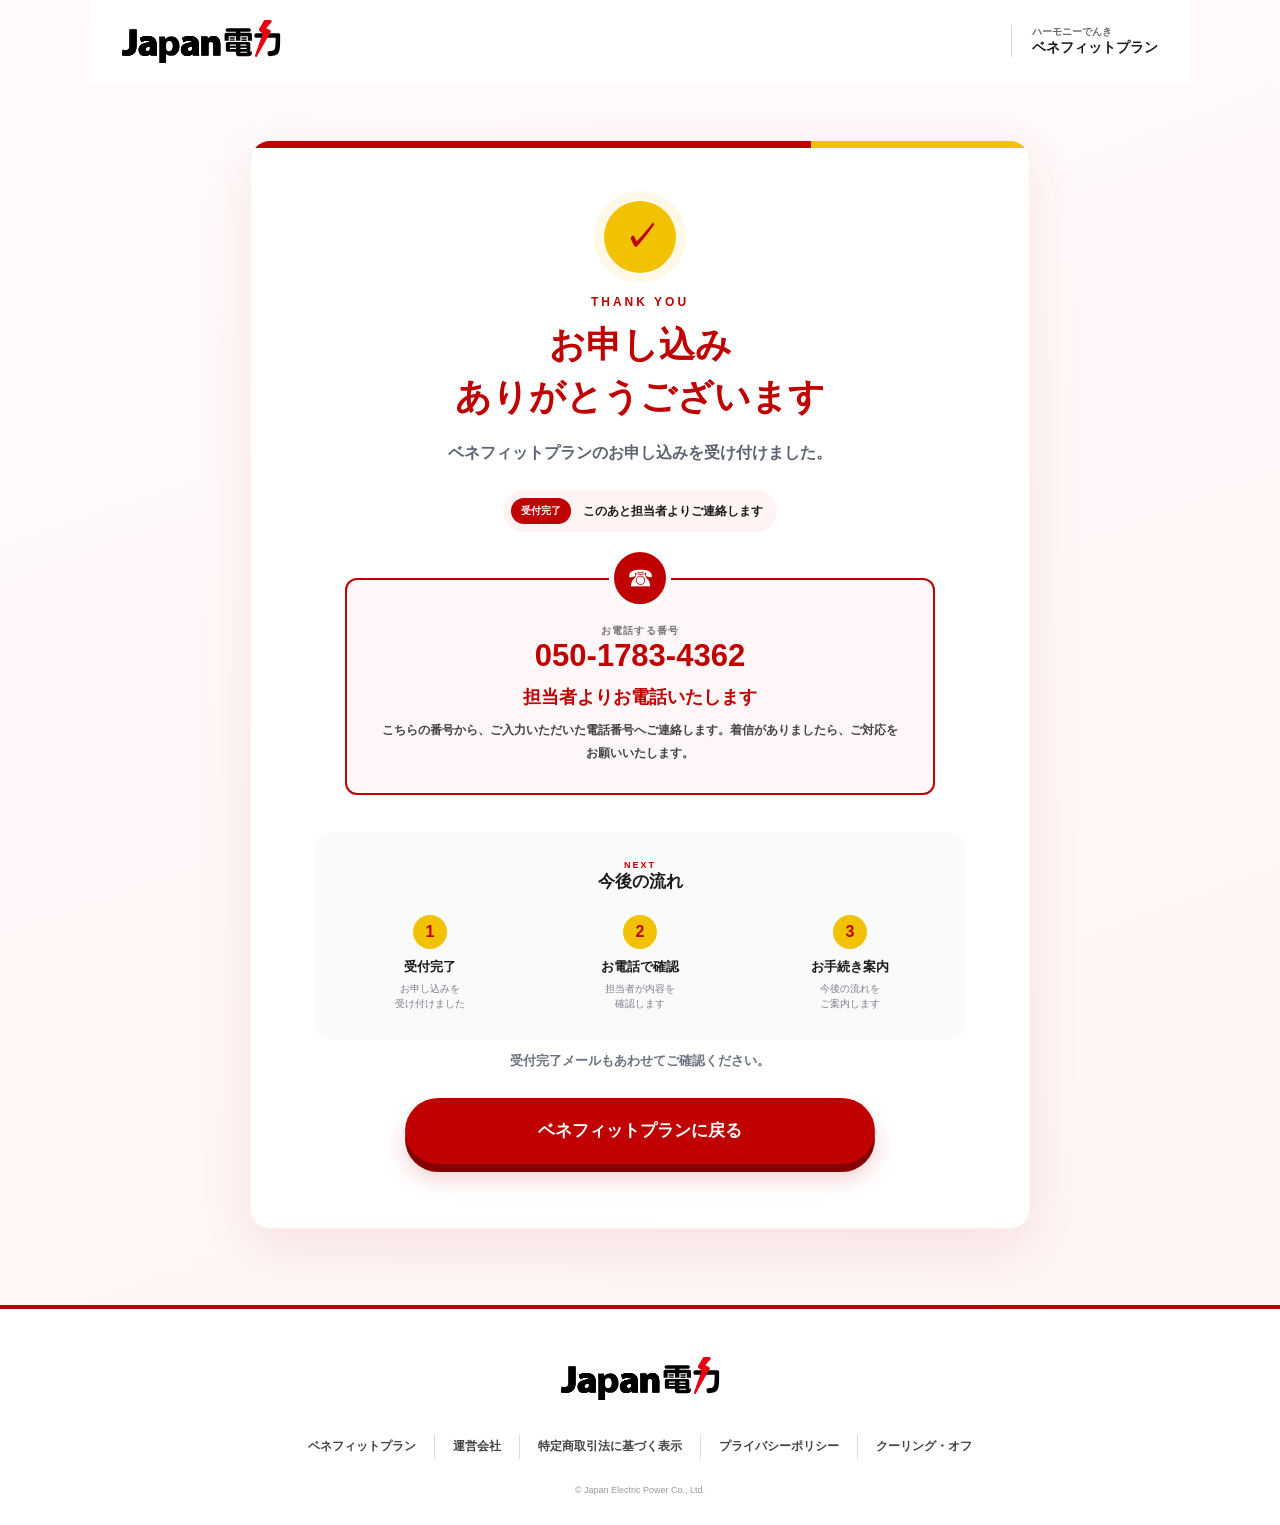
==== thanks/index.html @ a070c595 "Add files via upload" ====
<!doctype html><html lang="ja"><head><meta charset="utf-8"><meta name="viewport" content="width=device-width,initial-scale=1"><title>お申し込み受付完了｜Japan電力</title><link rel="stylesheet" href="../assets/style.css"></head><body class="done">
<header><a class="brand" href="https://www.japaden.jp/"><img src="../assets/logo_top.svg" alt="Japan電力"></a><div class="plan"><small>ハーモニーでんき</small>ベネフィットプラン</div></header>
<main><section class="success"><div class="successIcon">✓</div><p class="en">THANK YOU</p><h1>お申し込み<br>ありがとうございます</h1><p class="lead">ベネフィットプランのお申し込みを受け付けました。</p><div class="receipt"><span>受付完了</span><b>このあと担当者よりご連絡します</b></div>
<div class="phone"><span class="phoneIcon">☎</span><p class="phoneLabel">お電話する番号</p><strong>050-1783-4362</strong><h2>担当者よりお電話いたします</h2><p>こちらの番号から、ご入力いただいた電話番号へご連絡します。着信がありましたら、ご対応をお願いいたします。</p></div>
<div class="next"><p class="nextTitle"><span>NEXT</span>今後の流れ</p><ol><li><i>1</i><b>受付完了</b><small>お申し込みを<br>受け付けました</small></li><li><i>2</i><b>お電話で確認</b><small>担当者が内容を<br>確認します</small></li><li><i>3</i><b>お手続き案内</b><small>今後の流れを<br>ご案内します</small></li></ol></div><p class="thanksNote">受付完了メールもあわせてご確認ください。</p><a class="primary" href="https://www.japaden.jp/harmony/benefit-plan/">ベネフィットプランに戻る</a></section></main>
<footer><div class="footerInner"><a class="brand" href="https://www.japaden.jp/"><img src="../assets/logo_top.svg" alt="Japan電力"></a><nav><a href="https://www.japaden.jp/harmony/benefit-plan/">ベネフィットプラン</a><a href="https://japaden.jp/company/">運営会社</a><a href="https://japaden.jp/legal/">特定商取引法に基づく表示</a><a href="https://japaden.jp/privacy/">プライバシーポリシー</a><a href="https://japaden.jp/coolingoff/">クーリング・オフ</a></nav><p>© Japan Electric Power Co., Ltd.</p></div></footer>
</body></html>
---- assets/style.css ----
:root{--red:#bf0101;--yellow:#f2c200;--cream:#fff7f7;--line:#dedede}*{box-sizing:border-box}html,body{max-width:100%;overflow-x:hidden}body{margin:0;color:#1a1a1a;font-family:"Noto Sans JP","Yu Gothic",YuGothic,"Hiragino Kaku Gothic ProN",sans-serif;background:linear-gradient(#fff 0 445px,var(--cream) 445px)}header{height:82px;max-width:1100px;margin:auto;padding:0 32px;display:flex;align-items:center;justify-content:space-between;gap:15px;background:#fff}.brand{display:inline-flex;align-items:center}.brand img{display:block;width:159px;height:43px}.plan{padding-left:20px;border-left:1px solid #d5d5d5;font-size:14px;font-weight:900;line-height:1.35;white-space:nowrap}.plan small{display:block;color:#6b6b6b;font-size:10px}.hero{min-height:365px;padding:54px 24px 45px;text-align:center;background:linear-gradient(135deg,#fff,#fff4f4);border-top:4px solid var(--red)}.en{margin:0 0 8px;color:var(--red);font:900 12px Arial;letter-spacing:3px}.hero h1{margin:0;color:var(--red);font-size:38px;font-weight:900}.hero>p{margin:16px 0 30px;color:#454545;font-size:15px;font-weight:600;line-height:1.9}.hero p b{color:var(--yellow);font-size:20px}.steps{max-width:520px;margin:auto;display:flex;align-items:center;justify-content:center}.steps span{display:flex;align-items:center;gap:9px;color:#777;font-size:12px;font-weight:800}.steps span i{display:grid;place-items:center;width:34px;height:34px;border-radius:50%;background:#dfe2e8;color:#fff;font-style:normal}.steps .active{color:var(--red)}.steps .active i{background:var(--red);box-shadow:0 0 0 5px #bf01011f}.steps hr{width:105px;height:2px;margin:0 18px;border:0;background:#dfe2e8}.form{position:relative;max-width:760px;margin:-25px auto 90px;padding:54px 72px;background:#fff;border-radius:18px;box-shadow:0 10px 45px #272e431a}.formTitle{display:flex;align-items:center;gap:17px;padding-bottom:26px;border-bottom:2px solid var(--red)}.formTitle>i{width:47px;height:47px;display:grid;place-items:center;border-radius:50%;background:#fff8d6;color:var(--yellow);font-style:normal}.formTitle small{color:var(--red);font-size:10px;font-weight:900;letter-spacing:2px}.formTitle h2{margin:3px 0 0;font-size:22px;font-weight:900}.field{min-width:0;margin:30px 0 0;padding:0;border:0}.field label,.field legend{display:block;margin-bottom:11px;font-size:15px;font-weight:900}.field em{display:inline-block;margin-left:7px;padding:3px 7px;border-radius:4px;background:var(--red);color:#fff;font-size:10px;font-style:normal}input,select{width:100%;height:56px;padding:0 17px;border:1px solid var(--line);border-radius:7px;background:#fff;color:#222;font:600 16px inherit;outline:none}input:focus,select:focus{border-color:var(--red);box-shadow:0 0 0 4px #bf01011f}.field small{display:block;margin-top:7px;color:#8b91a0;font-size:11px}.radios{display:grid;grid-template-columns:1fr 1fr;gap:12px}.radios label{margin:0}.radios input,.privacy>input{position:absolute;width:1px;height:1px;clip:rect(0,0,0,0)}.radios span{height:56px;display:flex;align-items:center;justify-content:center;gap:10px;border:1px solid var(--line);border-radius:7px;font-size:14px;font-weight:800}.radios span i,.privacy i{width:18px;height:18px;border:1px solid #b9bec8;border-radius:50%;background:#fff}.radios input:checked+span{border-color:var(--red);background:#fff5f5}.radios input:checked+span i{border:5px solid var(--red)}.select{position:relative}.select:after{content:"⌄";position:absolute;right:18px;top:14px;font-size:22px;color:#858c9c}select{appearance:none}.privacy{display:block;width:100%;margin:42px auto 0;text-align:center;font-size:13px;font-weight:800;white-space:nowrap}.privacy>span{display:flex;align-items:center;justify-content:center;gap:6px;white-space:nowrap}.privacy i{flex:0 0 18px;border-radius:4px}.privacy input:checked+span i{background:var(--yellow)}.privacy a{color:var(--red);font-weight:900}.primary{width:100%;max-width:470px;height:66px;margin:28px auto 0;display:flex;align-items:center;justify-content:center;position:relative;border:0;border-radius:999px;background:var(--red);color:#fff;font-size:17px;font-weight:900;text-decoration:none;box-shadow:0 8px 0 #850000,0 14px 24px #bf010133}.primary b{position:absolute;right:25px;font-size:30px}.secure{text-align:center;color:#696969;font-size:10px;font-weight:600}footer{background:#fff;border-top:4px solid var(--red)}.footerInner{max-width:1000px;margin:auto;padding:48px 28px 30px;text-align:center}footer nav{display:flex;justify-content:center;flex-wrap:wrap;margin:30px auto 26px}footer nav a{padding:4px 18px;border-right:1px solid #ddd;color:#444;text-decoration:none;font-size:12px;font-weight:700}footer nav a:last-child{border:0}footer p{margin:0;color:#999;font-size:9px}
.done{background:linear-gradient(160deg,#fffafa,#fff3f3)}.success{max-width:780px;margin:58px auto 76px;padding:60px 64px 64px;position:relative;overflow:hidden;border:1px solid #bf010110;border-radius:20px;background:#fff;text-align:center;box-shadow:0 18px 55px #8d000014}.success:before{content:"";position:absolute;inset:0 0 auto;height:7px;background:linear-gradient(90deg,var(--red) 72%,var(--yellow) 72%)}.successIcon{width:72px;height:72px;margin:0 auto 22px;display:grid;place-items:center;border-radius:50%;background:var(--yellow);color:var(--red);font-size:34px;font-weight:900;box-shadow:0 0 0 10px #f2c20019}.success h1{margin:10px 0 20px;color:var(--red);font-size:36px;font-weight:900;line-height:1.45}.lead{color:#5d6473;font-weight:700}.receipt{margin:10px auto 46px;display:inline-flex;align-items:center;gap:12px;padding:8px 14px 8px 8px;border-radius:999px;background:#fff3f3;font-size:12px}.receipt span{padding:6px 10px;border-radius:999px;background:var(--red);color:#fff;font-size:10px;font-weight:900}.phone{max-width:590px;margin:auto;padding:28px 34px;border:2px solid var(--red);border-radius:12px;background:#fff7f7;text-align:center}.phoneIcon{width:62px;height:62px;margin:-61px auto 15px;display:grid;place-items:center;border:5px solid #fff;border-radius:50%;background:var(--red);color:#fff;font-size:27px}.phoneLabel{margin:0;color:#777;font-size:10px;font-weight:900;letter-spacing:.12em}.phone strong{display:block;margin-bottom:11px;color:var(--red);font-size:31px}.phone h2{margin:0 0 10px;color:var(--red);font-size:18px}.phone>p:last-child{margin:auto;color:#444;font-size:12px;font-weight:700;line-height:1.9}.next{margin-top:38px;padding:27px 24px;border-radius:14px;background:#fafafa}.nextTitle{margin:0 0 22px;font-size:17px;font-weight:900}.nextTitle span{display:block;color:var(--red);font:900 9px Arial;letter-spacing:.22em}.next ol{display:grid;grid-template-columns:repeat(3,1fr);gap:28px;margin:0;padding:0;list-style:none}.next li{text-align:center}.next li i{width:34px;height:34px;margin:0 auto 9px;display:grid;place-items:center;border-radius:50%;background:var(--yellow);color:var(--red);font-style:normal;font-weight:900}.next li b,.next li small{display:block}.next li b{font-size:13px}.next li small{margin-top:5px;color:#7a7f89;font-size:10px;line-height:1.55}.thanksNote{color:#6c7280;font-size:13px;font-weight:700}
@media(max-width:700px){body{background:linear-gradient(#fff 0 415px,var(--cream) 415px)}header{height:66px;padding:0 18px}.brand img{width:126px;height:auto}.plan{padding-left:11px;font-size:11px}.plan small{font-size:9px}.hero{min-height:350px;padding:48px 18px 42px}.hero h1{font-size:29px}.steps span{display:block;text-align:center}.steps span i{margin:0 auto 7px}.steps hr{width:48px;margin:0 10px 21px}.form{margin:-18px 10px 60px;padding:38px 16px}.formTitle h2{font-size:19px}.privacy{font-size:clamp(8px,2.55vw,12px)}.secure{font-size:9px;white-space:nowrap}.footerInner{padding:38px 20px 24px}footer nav{max-width:340px;display:grid;grid-template-columns:1fr 1fr;border-top:1px solid #eee}footer nav a{padding:12px 8px;border:0;border-bottom:1px solid #eee;text-align:left;font-size:10px}footer nav a:first-child{grid-column:1/-1}.success{margin:24px 10px 46px;padding:48px 18px 42px}.success h1{font-size:28px}.lead{font-size:13px}.receipt{font-size:9px}.phone{padding:25px 14px 22px}.phone strong{font-size:26px}.phone h2{font-size:16px}.phone>p:last-child{font-size:11px}.next{padding:24px 10px}.next ol{gap:10px}.next li b{font-size:11px}.next li small{font-size:8px}}
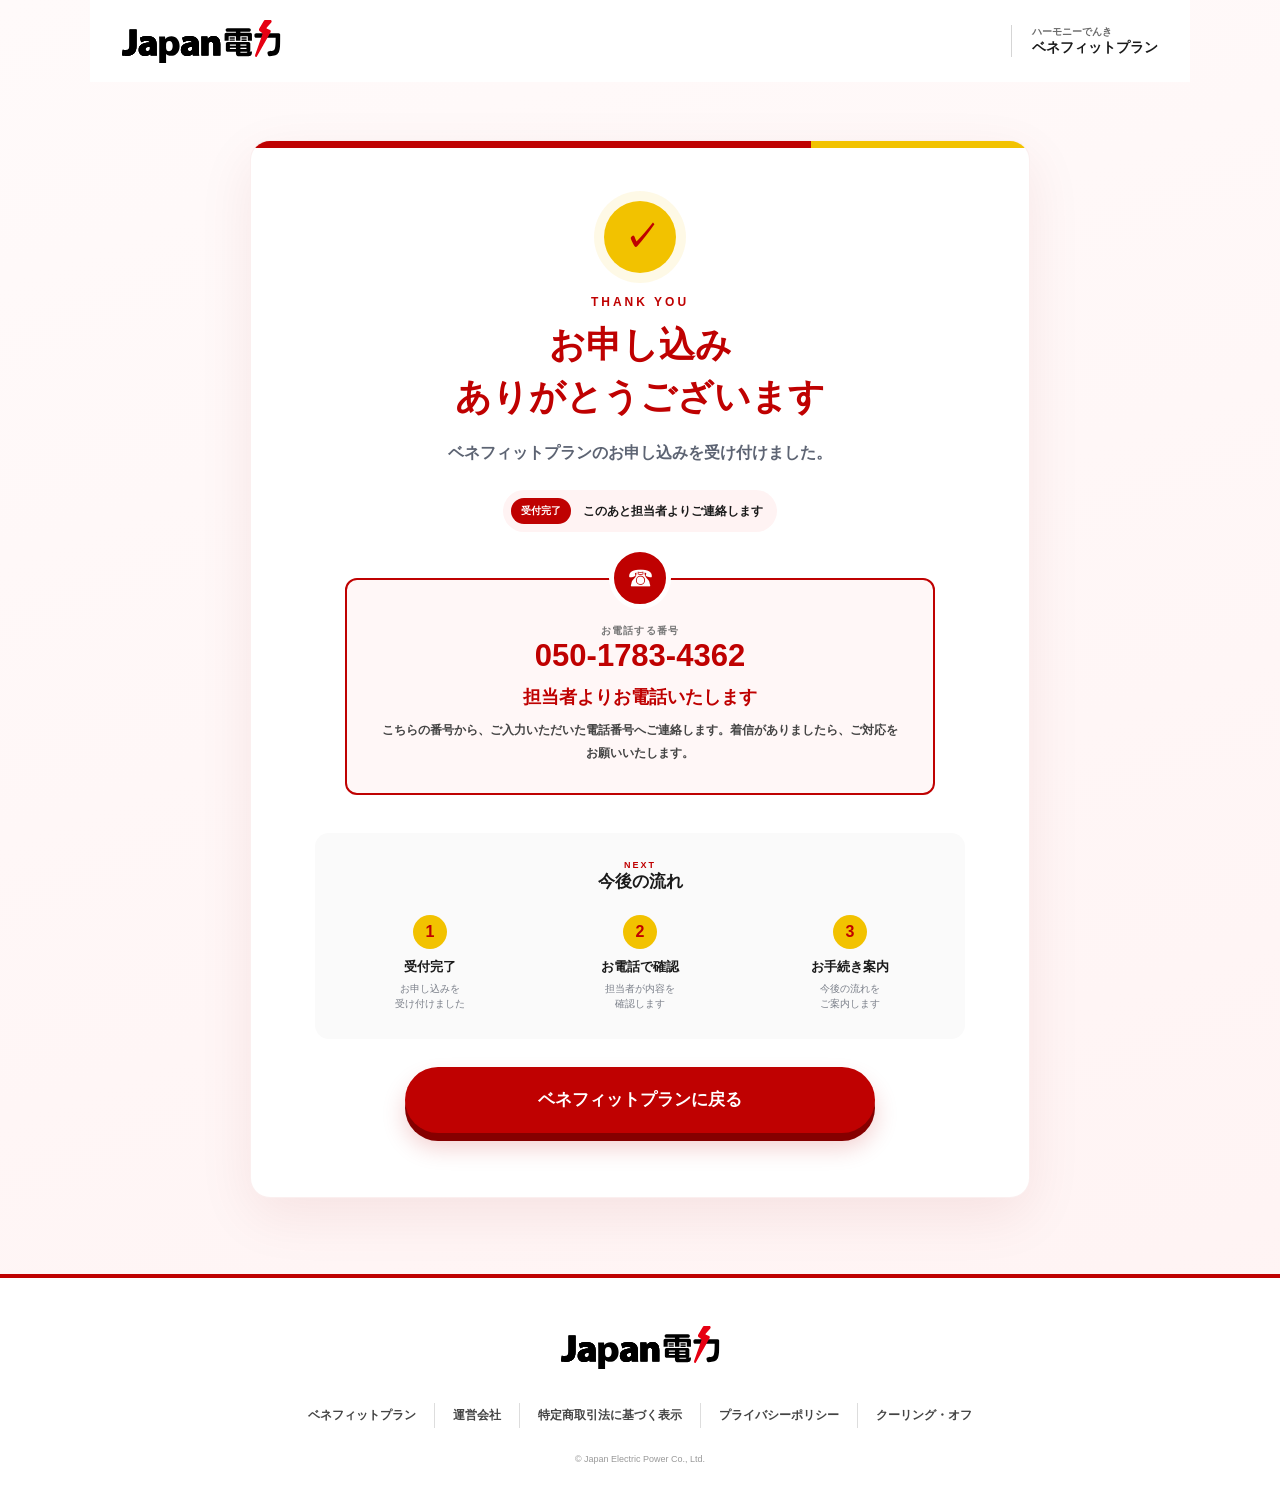
==== commit c8e2780b: "Add files via upload" ====
--- a/thanks/index.html
+++ b/thanks/index.html
@@ -1,7 +1,8 @@
-<!doctype html><html lang="ja"><head><meta charset="utf-8"><meta name="viewport" content="width=device-width,initial-scale=1"><title>お申し込み受付完了｜Japan電力</title><link rel="stylesheet" href="../assets/style.css"></head><body class="done">
+<!doctype html><html lang="ja"><head><meta charset="utf-8"><!-- Google Tag Manager --><script>(function(w,d,s,l,i){w[l]=w[l]||[];w[l].push({'gtm.start':new Date().getTime(),event:'gtm.js'});var f=d.getElementsByTagName(s)[0],j=d.createElement(s),dl=l!='dataLayer'?'&l='+l:'';j.async=true;j.src='https://www.googletagmanager.com/gtm.js?id='+i+dl;f.parentNode.insertBefore(j,f);})(window,document,'script','dataLayer','GTM-WSV9HWZ4');</script><!-- End Google Tag Manager --><meta name="viewport" content="width=device-width,initial-scale=1"><meta name="robots" content="noindex,nofollow"><title>お申し込み受付完了｜Japan電力</title><link rel="icon" href="../assets/favicon.ico"><link rel="shortcut icon" href="../assets/favicon.ico"><link rel="apple-touch-icon" sizes="180x180" href="../assets/favicon.ico"><link rel="stylesheet" href="../assets/style.css"></head><body class="done">
+<!-- Google Tag Manager (noscript) --><noscript><iframe src="https://www.googletagmanager.com/ns.html?id=GTM-WSV9HWZ4" height="0" width="0" style="display:none;visibility:hidden"></iframe></noscript><!-- End Google Tag Manager (noscript) -->
 <header><a class="brand" href="https://www.japaden.jp/"><img src="../assets/logo_top.svg" alt="Japan電力"></a><div class="plan"><small>ハーモニーでんき</small>ベネフィットプラン</div></header>
 <main><section class="success"><div class="successIcon">✓</div><p class="en">THANK YOU</p><h1>お申し込み<br>ありがとうございます</h1><p class="lead">ベネフィットプランのお申し込みを受け付けました。</p><div class="receipt"><span>受付完了</span><b>このあと担当者よりご連絡します</b></div>
 <div class="phone"><span class="phoneIcon">☎</span><p class="phoneLabel">お電話する番号</p><strong>050-1783-4362</strong><h2>担当者よりお電話いたします</h2><p>こちらの番号から、ご入力いただいた電話番号へご連絡します。着信がありましたら、ご対応をお願いいたします。</p></div>
-<div class="next"><p class="nextTitle"><span>NEXT</span>今後の流れ</p><ol><li><i>1</i><b>受付完了</b><small>お申し込みを<br>受け付けました</small></li><li><i>2</i><b>お電話で確認</b><small>担当者が内容を<br>確認します</small></li><li><i>3</i><b>お手続き案内</b><small>今後の流れを<br>ご案内します</small></li></ol></div><p class="thanksNote">受付完了メールもあわせてご確認ください。</p><a class="primary" href="https://www.japaden.jp/harmony/benefit-plan/">ベネフィットプランに戻る</a></section></main>
+<div class="next"><p class="nextTitle"><span>NEXT</span>今後の流れ</p><ol><li><i>1</i><b>受付完了</b><small>お申し込みを<br>受け付けました</small></li><li><i>2</i><b>お電話で確認</b><small>担当者が内容を<br>確認します</small></li><li><i>3</i><b>お手続き案内</b><small>今後の流れを<br>ご案内します</small></li></ol></div><a class="primary" href="https://www.japaden.jp/harmony/benefit-plan/">ベネフィットプランに戻る</a></section></main>
 <footer><div class="footerInner"><a class="brand" href="https://www.japaden.jp/"><img src="../assets/logo_top.svg" alt="Japan電力"></a><nav><a href="https://www.japaden.jp/harmony/benefit-plan/">ベネフィットプラン</a><a href="https://japaden.jp/company/">運営会社</a><a href="https://japaden.jp/legal/">特定商取引法に基づく表示</a><a href="https://japaden.jp/privacy/">プライバシーポリシー</a><a href="https://japaden.jp/coolingoff/">クーリング・オフ</a></nav><p>© Japan Electric Power Co., Ltd.</p></div></footer>
 </body></html>
